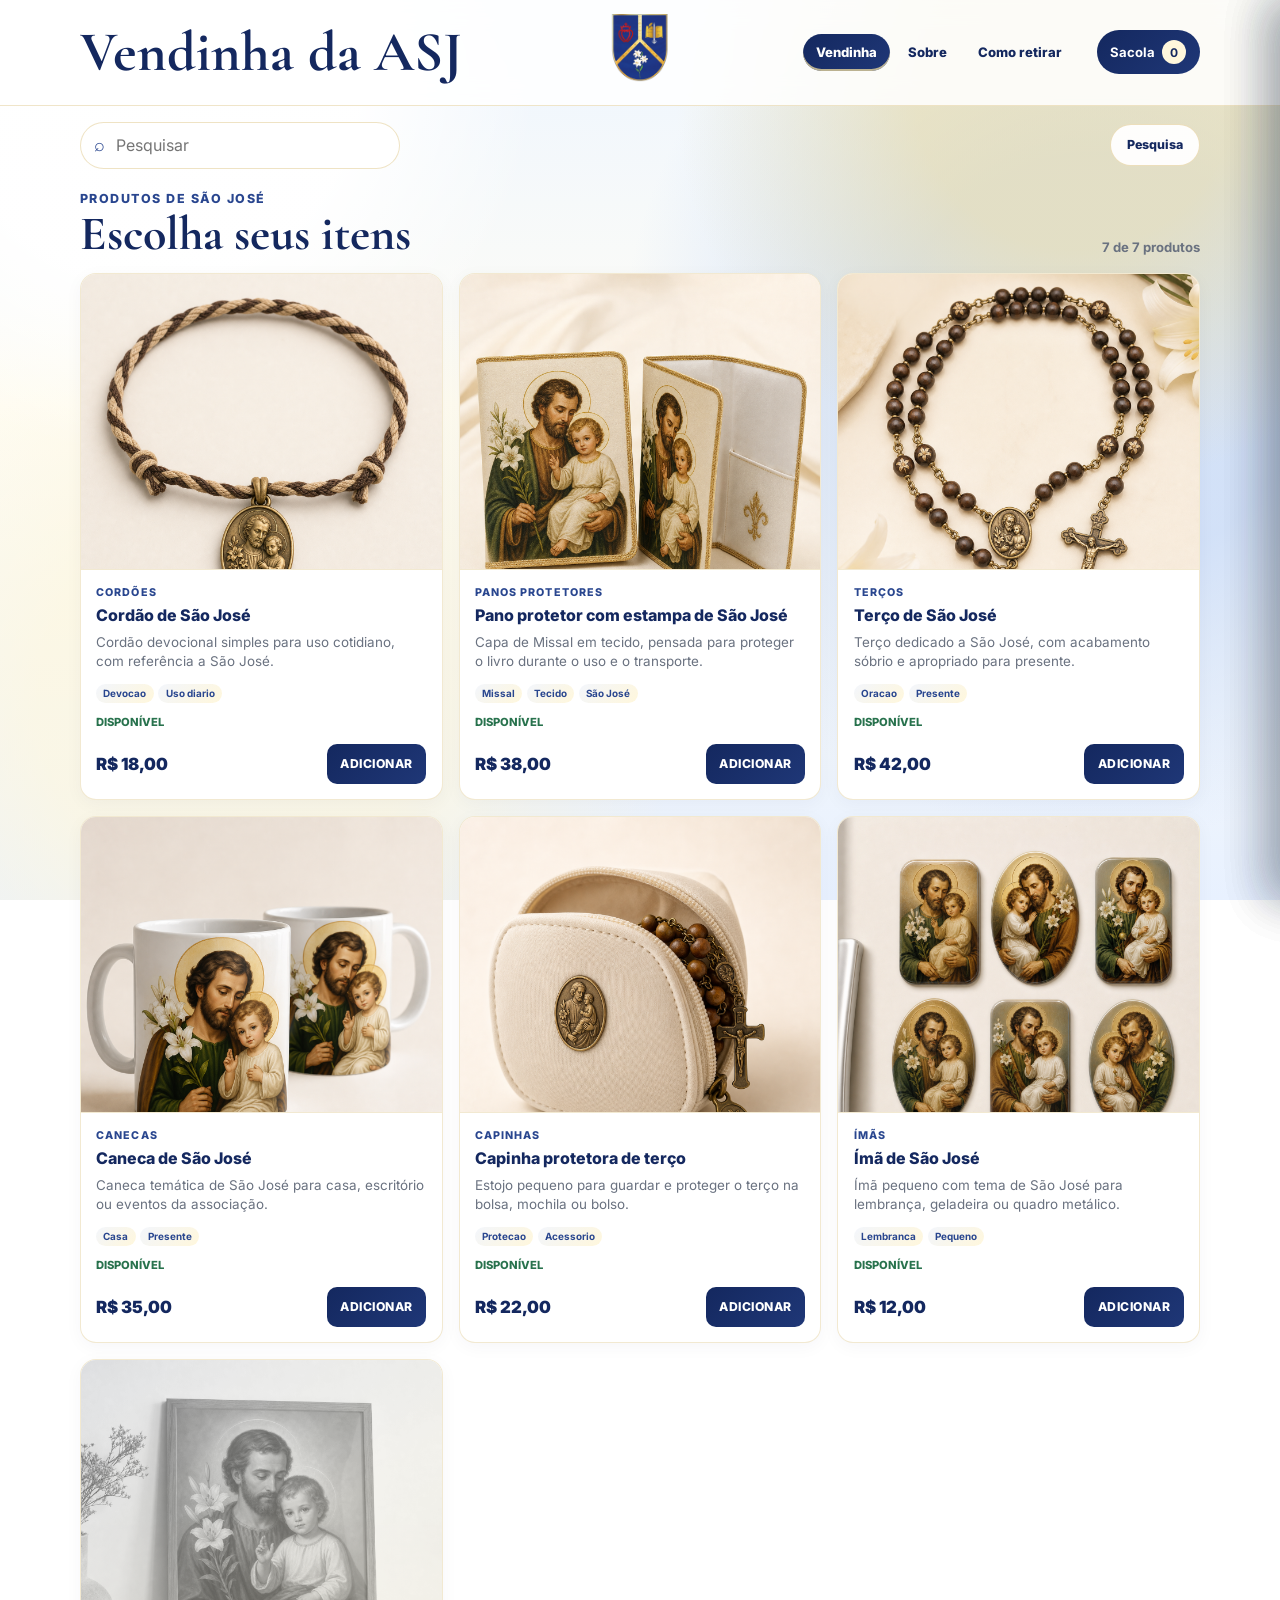
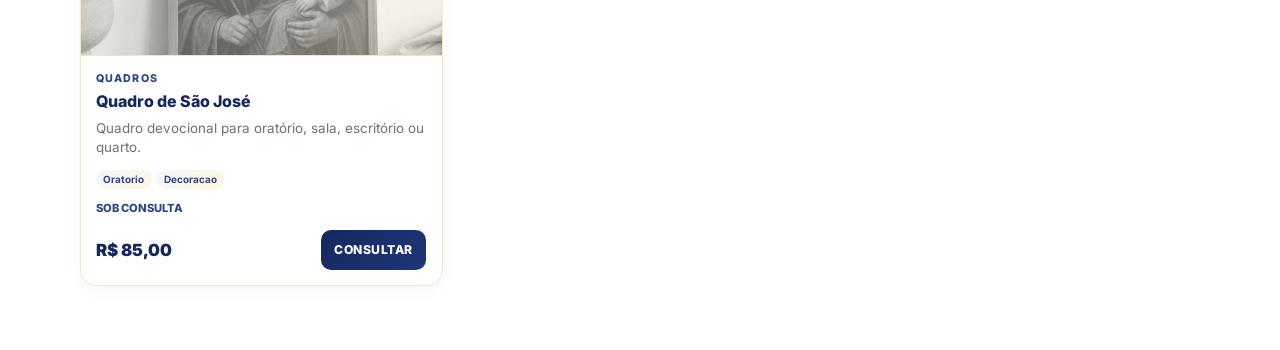
==== index.html @ 413a0b34 "Limpando repositorio: agora contem apenas os arquivos da vendinha" ====
<!doctype html>
<html lang="pt-BR">
<head>
  <meta charset="utf-8" />
  <meta name="viewport" content="width=device-width, initial-scale=1" />
  <title>Vendinha da ASJ</title>
  <meta name="description" content="Vendinha da ASJ: produtos devocionais de São José com pedido pelo WhatsApp." />
  <link rel="preconnect" href="https://fonts.googleapis.com">
  <link rel="preconnect" href="https://fonts.gstatic.com" crossorigin>
  <link href="https://fonts.googleapis.com/css2?family=Cormorant+Garamond:wght@600;700&family=Inter:wght@400;500;600;700&display=swap" rel="stylesheet">
  <link rel="stylesheet" href="assets/css/style.css?v=3" />
</head>
<body>
  <header class="app-header">
    <div class="shell header-inner">
      <div class="brand">
        <h1><span>Vendinha</span><span>da ASJ</span></h1>
        <img src="assets/escudo_sem_flamula.png" alt="Escudo da Associação São José">
      </div>

      <nav class="desktop-tabs" aria-label="Navegação principal">
        <a class="active" href="index.html">Vendinha</a>
        <a href="sobre.html">Sobre</a>
        <a href="como-retirar.html">Como retirar</a>
      </nav>

      <div class="header-actions">
        <button class="cart-button" id="open-cart" type="button" aria-label="Abrir carrinho">
          <span>Sacola</span>
          <strong id="cart-count">0</strong>
        </button>
        <button class="menu-button" id="open-menu" type="button" aria-label="Abrir menu"><span></span><span></span><span></span></button>
      </div>
    </div>
  </header>

  <div class="menu-backdrop" id="menu-backdrop" hidden></div>
  <aside class="menu-drawer" id="menu-drawer" aria-label="Menu" aria-hidden="true">
    <div class="menu-header">
      <strong>Vendinha da ASJ</strong>
      <button class="icon-button" id="close-menu" type="button" aria-label="Fechar menu">×</button>
    </div>
    <nav class="mobile-links" aria-label="Navegação mobile">
      <a class="active" href="index.html">Vendinha</a>
      <a href="sobre.html">Sobre a vendinha</a>
      <a href="como-retirar.html">Como retirar</a>
    </nav>
  </aside>

  <main class="shell">
    <section class="home-search" aria-label="Pesquisa da vendinha">
      <label class="quick-search" for="search-input">
        <span aria-hidden="true">⌕</span>
        <input id="search-input" type="search" placeholder="Pesquisar" autocomplete="off">
      </label>

      <button class="filter-button" id="open-filters" type="button">Pesquisa</button>
    </section>

    <section class="catalog" aria-live="polite">
      <div class="catalog-head">
        <div>
          <p>Produtos de São José</p>
          <h2>Escolha seus itens</h2>
        </div>
        <span id="results-meta"></span>
      </div>

      <div class="product-grid" id="product-grid"></div>
    </section>
  </main>

  <div class="filter-backdrop" id="filter-backdrop" hidden></div>
  <aside class="filter-drawer" id="filter-drawer" aria-label="Pesquisa avançada" aria-hidden="true">
    <div class="filter-header">
      <div>
        <p>Pesquisa</p>
        <h2>Encontrar produto</h2>
      </div>
      <button class="icon-button" id="close-filters" type="button" aria-label="Fechar pesquisa">×</button>
    </div>

    <div class="filter-content">
      <label>
        <span>Buscar</span>
        <input id="advanced-search-input" type="search" placeholder="Produto, categoria ou descrição" autocomplete="off">
      </label>

      <label>
        <span>Categoria</span>
        <select id="category-filter"></select>
      </label>

      <label>
        <span>Preço</span>
        <select id="price-filter">
          <option value="all">Todos</option>
          <option value="0-25">Até R$ 25</option>
          <option value="25-50">R$ 25 a R$ 50</option>
          <option value="50-100">R$ 50 a R$ 100</option>
          <option value="100-99999">Acima de R$ 100</option>
        </select>
      </label>

      <label>
        <span>Ordenar</span>
        <select id="sort-select">
          <option value="featured">Destaques</option>
          <option value="name-asc">Nome A-Z</option>
          <option value="price-asc">Menor preço</option>
          <option value="price-desc">Maior preço</option>
          <option value="available">Disponíveis</option>
        </select>
      </label>
    </div>

    <div class="filter-footer">
      <button class="clear-button" id="clear-filters" type="button">Limpar filtros</button>
      <button class="apply-button" id="apply-filters" type="button">Aplicar</button>
    </div>
  </aside>

  <div class="cart-backdrop" id="cart-backdrop" hidden></div>
  <aside class="cart-drawer" id="cart-drawer" aria-label="Carrinho" aria-hidden="true">
    <div class="cart-header">
      <div>
        <p>Pedido</p>
        <h2>Carrinho</h2>
      </div>
      <button class="icon-button" id="close-cart" type="button" aria-label="Fechar carrinho">×</button>
    </div>

    <div class="cart-items" id="cart-items"></div>

    <div class="cart-footer">
      <label for="order-note">Observação</label>
      <textarea id="order-note" rows="3" placeholder="Tamanho, cor, retirada, observações do pedido"></textarea>

      <div class="totals">
        <span>Total</span>
        <strong id="cart-total">R$ 0,00</strong>
      </div>

      <button class="checkout-button" id="checkout-whatsapp" type="button">Finalizar no WhatsApp</button>
    </div>
  </aside>

  <script src="assets/js/site.js"></script>
  <script src="assets/js/main.js"></script>
</body>
</html>
---- assets/css/style.css ----
:root {
  --blue-900: #14285f;
  --blue-800: #1f3777;
  --blue-700: #29468f;
  --blue-050: #f3f6fc;
  --gold-500: #c9a23e;
  --gold-200: #f0dd9c;
  --gold-080: #fff7dc;
  --line: #e4e8f0;
  --line-strong: #d3dae8;
  --text: #20242c;
  --muted: #6a7280;
  --white: #ffffff;
  --danger: #a01f1f;
  --success: #28724d;
  --shadow: 0 10px 28px rgba(21, 37, 82, .08);
}

* {
  box-sizing: border-box;
}

html,
body {
  margin: 0;
  min-height: 100%;
}

body {
  background:
    radial-gradient(circle at 12% 8%, rgba(255, 255, 255, .98) 0 13rem, transparent 24rem),
    radial-gradient(circle at 84% 10%, rgba(240, 221, 156, .55) 0 10rem, transparent 25rem),
    radial-gradient(circle at 18% 78%, rgba(255, 247, 220, .68) 0 12rem, transparent 28rem),
    radial-gradient(circle at 86% 40%, rgba(198, 217, 248, .76) 0 13rem, transparent 30rem),
    linear-gradient(180deg, #edf5ff 0%, #fffdf5 45%, #e8f1ff 100%);
  background-attachment: fixed;
  color: var(--text);
  font-family: "Inter", system-ui, -apple-system, "Segoe UI", Arial, sans-serif;
  line-height: 1.45;
  overflow-x: hidden;
}

button,
input,
select,
textarea {
  font: inherit;
  min-width: 0;
}

button {
  cursor: pointer;
}

button:disabled {
  cursor: not-allowed;
}

.shell {
  width: min(1120px, calc(100% - 28px));
  margin: 0 auto;
}

.app-header {
  position: sticky;
  top: 0;
  z-index: 20;
  background: rgba(255, 255, 255, .86);
  border-bottom: 1px solid rgba(201, 162, 62, .28);
  backdrop-filter: blur(12px);
}

.header-inner {
  position: relative;
  display: grid;
  grid-template-columns: minmax(0, 1fr) auto minmax(0, 1fr);
  align-items: center;
  gap: 1rem;
  min-height: 88px;
  padding: .9rem 0;
}

.brand {
  display: contents;
  align-items: center;
  gap: 1rem;
  min-width: 0;
}

.brand-link {
  color: inherit;
  text-decoration: none;
}

.brand h1 {
  grid-column: 1;
  grid-row: 1;
  margin: 0;
  color: var(--blue-900);
  font-family: "Cormorant Garamond", Georgia, serif;
  font-size: clamp(2.35rem, 4.4vw, 3.75rem);
  font-weight: 700;
  line-height: .9;
  white-space: nowrap;
}

.brand h1 span + span {
  margin-left: .24em;
}

.brand img {
  grid-column: 2;
  grid-row: 1;
  justify-self: center;
  width: clamp(58px, 8vw, 76px);
  height: clamp(58px, 8vw, 76px);
  object-fit: contain;
  flex: 0 0 auto;
}

.cart-button {
  position: relative;
  display: inline-flex;
  align-items: center;
  justify-content: center;
  gap: .45rem;
  min-height: 44px;
  padding: .6rem .85rem;
  background: linear-gradient(135deg, var(--blue-900), var(--blue-800));
  border: 0;
  border-radius: 999px;
  color: #fff;
  font-size: .82rem;
  font-weight: 700;
}

.cart-button strong {
  display: grid;
  place-items: center;
  min-width: 24px;
  height: 24px;
  padding: 0 .35rem;
  background: var(--gold-080);
  border-radius: 999px;
  color: var(--blue-900);
  font-size: .75rem;
}

.header-actions {
  grid-column: 3;
  grid-row: 1;
  justify-self: end;
  display: flex;
  align-items: center;
  gap: .55rem;
}

.desktop-tabs {
  grid-column: 3;
  grid-row: 1;
  justify-self: end;
  display: flex;
  align-items: center;
  gap: .35rem;
  margin-right: 7.8rem;
}

.desktop-tabs a {
  border-radius: 999px;
  color: var(--blue-900);
  padding: .55rem .8rem;
  font-size: .82rem;
  font-weight: 800;
  text-decoration: none;
}

.desktop-tabs a:hover,
.desktop-tabs a.active {
  background: linear-gradient(135deg, var(--blue-900), var(--blue-800));
  color: #fff;
  box-shadow: inset 0 -2px 0 rgba(240, 221, 156, .75);
}

.page-cart-link {
  text-decoration: none;
}

.menu-button {
  display: none;
  width: 44px;
  height: 44px;
  align-items: center;
  justify-content: center;
  gap: 3px;
  background: rgba(255, 255, 255, .92);
  border: 1px solid var(--line-strong);
  border-radius: 999px;
}

.menu-button span {
  width: 3px;
  height: 20px;
  background: var(--blue-900);
  border-radius: 99px;
}

.home-search {
  display: flex;
  align-items: center;
  justify-content: space-between;
  gap: .75rem;
  margin: 1rem 0 1.35rem;
  min-width: 0;
}

.quick-search {
  position: relative;
  width: min(100%, 320px);
  min-width: 0;
}

.quick-search span {
  position: absolute;
  left: .85rem;
  top: 50%;
  color: var(--blue-700);
  font-size: 1.1rem;
  transform: translateY(-50%);
  z-index: 1;
}

.quick-search input {
  min-height: 42px;
  padding-left: 2.2rem;
  border-radius: 999px;
  background: rgba(255, 255, 255, .94);
  border-color: rgba(201, 162, 62, .3);
}

.filter-button {
  min-height: 42px;
  background: rgba(255, 255, 255, .94);
  border: 1px solid rgba(201, 162, 62, .34);
  border-radius: 999px;
  color: var(--blue-900);
  padding: .58rem 1rem;
  font-size: .78rem;
  font-weight: 800;
}

.filter-content label {
  display: grid;
  gap: .4rem;
}

.filter-content span,
.cart-footer label {
  color: var(--blue-900);
  font-size: .68rem;
  font-weight: 800;
  letter-spacing: .12em;
  text-transform: uppercase;
}

input,
select,
textarea {
  width: 100%;
  min-height: 44px;
  background: #fff;
  border: 1px solid var(--line-strong);
  border-radius: 10px;
  color: var(--text);
  outline: none;
  padding: .68rem .75rem;
}

input:focus,
select:focus,
textarea:focus {
  border-color: var(--blue-700);
  box-shadow: 0 0 0 3px rgba(41, 70, 143, .13);
}

.clear-button {
  min-height: 42px;
  background: var(--blue-050);
  border: 1px solid var(--line-strong);
  border-radius: 10px;
  color: var(--blue-900);
  font-size: .78rem;
  font-weight: 800;
  letter-spacing: .08em;
  text-transform: uppercase;
}

.apply-button {
  min-height: 42px;
  background: linear-gradient(135deg, var(--blue-900), var(--blue-800));
  border: 0;
  border-radius: 10px;
  color: #fff;
  font-size: .78rem;
  font-weight: 800;
  letter-spacing: .08em;
  text-transform: uppercase;
}

.catalog {
  padding-bottom: 4rem;
}

.catalog-head {
  display: flex;
  align-items: end;
  justify-content: space-between;
  gap: 1rem;
  margin-bottom: 1rem;
}

.catalog-head p {
  margin: 0 0 .15rem;
  color: var(--blue-700);
  font-size: .78rem;
  font-weight: 800;
  letter-spacing: .12em;
  text-transform: uppercase;
}

.catalog-head h2 {
  margin: 0;
  color: var(--blue-900);
  font-family: "Cormorant Garamond", Georgia, serif;
  font-size: clamp(1.9rem, 7vw, 3rem);
  line-height: .96;
}

.catalog-head span {
  color: var(--muted);
  font-size: .82rem;
  font-weight: 700;
  white-space: nowrap;
}

.product-grid {
  display: grid;
  grid-template-columns: repeat(3, minmax(0, 1fr));
  gap: 1rem;
}

.product-card {
  display: flex;
  flex-direction: column;
  min-width: 0;
  overflow: hidden;
  background: var(--white);
  border: 1px solid rgba(201, 162, 62, .24);
  border-radius: 16px;
  box-shadow: 0 4px 18px rgba(21, 37, 82, .04);
}

.product-media {
  display: grid;
  place-items: center;
  aspect-ratio: 1 / .82;
  background: linear-gradient(145deg, #f6f9ff, #fff8df);
  border-bottom: 1px solid rgba(201, 162, 62, .24);
  overflow: hidden;
}

.product-media img {
  display: block;
  width: 100%;
  height: 100%;
  object-fit: cover;
}

.product-card.unavailable .product-media img {
  filter: grayscale(1);
  opacity: .65;
}

.product-body {
  display: flex;
  flex: 1;
  flex-direction: column;
  min-width: 0;
  padding: .95rem;
}

.product-category {
  margin: 0 0 .35rem;
  color: var(--blue-700);
  font-size: .67rem;
  font-weight: 800;
  letter-spacing: .1em;
  text-transform: uppercase;
}

.product-title {
  margin: 0;
  color: var(--blue-900);
  font-family: "Inter", system-ui, sans-serif;
  font-size: 1rem;
  font-weight: 800;
  line-height: 1.22;
  overflow-wrap: anywhere;
}

.product-description {
  margin: .45rem 0 .75rem;
  color: var(--muted);
  font-size: .84rem;
}

.product-tags {
  display: flex;
  flex-wrap: wrap;
  gap: .3rem;
  margin-bottom: .7rem;
}

.tag {
  padding: .15rem .45rem;
  background: linear-gradient(135deg, var(--blue-050), var(--gold-080));
  border-radius: 999px;
  color: var(--blue-700);
  font-size: .62rem;
  font-weight: 700;
}

.status {
  width: fit-content;
  margin-bottom: .85rem;
  color: var(--muted);
  font-size: .7rem;
  font-weight: 800;
  text-transform: uppercase;
}

.status.available {
  color: var(--success);
}

.status.soldout {
  color: var(--danger);
}

.status.consult {
  color: var(--blue-700);
}

.product-footer {
  display: flex;
  align-items: center;
  justify-content: space-between;
  gap: .65rem;
  margin-top: auto;
}

.price {
  color: var(--blue-900);
  font-size: 1.05rem;
  font-weight: 900;
}

.add-button,
.checkout-button {
  min-height: 40px;
  background: linear-gradient(135deg, var(--blue-900), var(--blue-800));
  border: 0;
  border-radius: 10px;
  color: #fff;
  padding: .58rem .85rem;
  font-size: .76rem;
  font-weight: 800;
  letter-spacing: .04em;
  text-transform: uppercase;
}

.add-button:hover,
.checkout-button:hover {
  background: linear-gradient(135deg, var(--blue-800), var(--blue-700));
}

.add-button:disabled {
  background: #9aa3b2;
}

.empty-state {
  grid-column: 1 / -1;
  padding: 2rem 1rem;
  background: var(--white);
  border: 1px solid var(--line);
  border-radius: 14px;
  color: var(--muted);
  text-align: center;
}

.menu-backdrop,
.filter-backdrop,
.cart-backdrop {
  position: fixed;
  inset: 0;
  z-index: 30;
  background: rgba(18, 28, 52, .38);
}

.menu-drawer,
.filter-drawer,
.cart-drawer {
  position: fixed;
  inset: 0 0 0 auto;
  z-index: 40;
  display: flex;
  flex-direction: column;
  width: min(420px, 100%);
  height: 100vh;
  background: #fff;
  box-shadow: -20px 0 44px rgba(18, 28, 52, .16);
  transform: translateX(102%);
  transition: transform .22s ease;
}

.menu-drawer.open,
.filter-drawer.open,
.cart-drawer.open {
  transform: translateX(0);
}

.menu-header,
.filter-header,
.cart-header {
  display: flex;
  align-items: center;
  justify-content: space-between;
  gap: 1rem;
  padding: 1rem;
  border-bottom: 1px solid var(--line);
}

.menu-header strong {
  color: var(--blue-900);
  font-family: "Cormorant Garamond", Georgia, serif;
  font-size: 1.45rem;
}

.filter-header p,
.cart-header p {
  margin: 0;
  color: var(--blue-700);
  font-size: .7rem;
  font-weight: 800;
  letter-spacing: .12em;
  text-transform: uppercase;
}

.filter-header h2,
.cart-header h2 {
  margin: .1rem 0 0;
  color: var(--blue-900);
  font-family: "Cormorant Garamond", Georgia, serif;
  font-size: 2rem;
  line-height: 1;
}

.filter-content {
  display: grid;
  gap: .9rem;
  flex: 1;
  overflow: auto;
  padding: 1rem;
}

.filter-footer {
  display: grid;
  grid-template-columns: 1fr 1fr;
  gap: .75rem;
  padding: 1rem;
  background: #f8fafd;
  border-top: 1px solid var(--line);
}

.mobile-links {
  display: grid;
  gap: .55rem;
  padding: 1rem;
}

.mobile-links a {
  background: var(--blue-050);
  border: 1px solid var(--line);
  border-radius: 14px;
  color: var(--blue-900);
  padding: .85rem 1rem;
  font-weight: 800;
  text-decoration: none;
}

.mobile-links a.active {
  background: var(--blue-900);
  color: #fff;
}

.page-content {
  padding: 2rem 0 4rem;
}

.info-panel {
  max-width: 780px;
  margin: 0 auto;
  background: linear-gradient(180deg, rgba(255, 255, 255, .94), rgba(255, 253, 246, .92));
  border: 1px solid rgba(201, 162, 62, .24);
  border-radius: 22px;
  box-shadow: var(--shadow);
  padding: clamp(1.25rem, 4vw, 2.4rem);
}

.page-kicker {
  margin: 0 0 .45rem;
  color: var(--blue-700);
  font-size: .78rem;
  font-weight: 900;
  letter-spacing: .12em;
  text-transform: uppercase;
}

.info-panel h2 {
  margin: 0 0 1rem;
  color: var(--blue-900);
  font-family: "Cormorant Garamond", Georgia, serif;
  font-size: clamp(2rem, 7vw, 3.2rem);
  line-height: .96;
}

.info-panel p {
  margin: 0 0 1rem;
  color: var(--text);
  font-size: 1rem;
}

.info-panel p:last-child {
  margin-bottom: 0;
}

.icon-button {
  width: 40px;
  height: 40px;
  background: var(--blue-050);
  border: 1px solid var(--line);
  border-radius: 50%;
  color: var(--blue-900);
  font-size: 1.2rem;
}

.cart-items {
  flex: 1;
  overflow: auto;
  padding: .35rem 1rem;
}

.cart-item {
  display: grid;
  grid-template-columns: 1fr auto;
  gap: .8rem;
  padding: 1rem 0;
  border-bottom: 1px solid var(--line);
}

.cart-item h3 {
  margin: 0;
  color: var(--blue-900);
  font-family: "Inter", system-ui, sans-serif;
  font-size: .95rem;
}

.cart-item p {
  margin: .25rem 0;
  color: var(--muted);
  font-size: .82rem;
}

.cart-actions {
  display: flex;
  align-items: center;
  gap: .35rem;
}

.qty-button {
  width: 32px;
  height: 32px;
  background: var(--blue-050);
  border: 1px solid var(--line);
  border-radius: 50%;
  color: var(--blue-900);
  font-weight: 900;
}

.remove-button {
  background: transparent;
  border: 0;
  color: var(--danger);
  padding: .25rem 0;
  font-size: .72rem;
  font-weight: 800;
  text-transform: uppercase;
}

.cart-footer {
  padding: 1rem;
  background: #f8fafd;
  border-top: 1px solid var(--line);
}

.cart-footer textarea {
  min-height: 82px;
  margin-top: .35rem;
  resize: vertical;
}

.totals {
  display: flex;
  align-items: center;
  justify-content: space-between;
  gap: 1rem;
  margin: 1rem 0;
  color: var(--blue-900);
  font-size: 1.1rem;
}

.totals strong {
  font-size: 1.25rem;
}

.checkout-button {
  width: 100%;
  min-height: 46px;
}

@media (max-width: 900px) {
  .desktop-tabs {
    display: none;
    margin-right: 0;
  }

  .menu-button {
    display: inline-flex;
  }

  .product-grid {
    grid-template-columns: repeat(2, minmax(0, 1fr));
  }
}

@media (max-width: 620px) {
  .shell {
    width: min(100% - 20px, 1120px);
  }

  .header-inner {
    display: grid;
    grid-template-columns: minmax(0, 1fr) 58px 44px;
    align-items: center;
    gap: .65rem;
    min-height: 0;
  }

  .brand {
    display: contents;
  }

  .brand h1 {
    grid-column: 1;
    grid-row: 1;
    font-size: clamp(2.25rem, 9vw, 2.65rem);
    line-height: .82;
    white-space: normal;
  }

  .brand h1 span {
    display: block;
  }

  .brand h1 span + span {
    margin-left: 0;
  }

  .brand img {
    position: absolute;
    left: 50%;
    grid-column: auto;
    grid-row: auto;
    width: 58px;
    height: 58px;
    transform: translateX(-50%);
  }

  .header-actions {
    position: absolute;
    top: 50%;
    right: 0;
    grid-column: auto;
    grid-row: auto;
    width: auto;
    justify-content: flex-end;
    transform: translateY(-50%);
  }

  .cart-button {
    display: none;
  }

  .menu-button {
    position: fixed;
    top: 22px;
    right: 10px;
    z-index: 80;
    display: inline-flex !important;
    background: var(--blue-900);
    border-color: rgba(240, 221, 156, .65);
  }

  .menu-button span {
    background: #fff;
  }

  .cart-button span {
    display: none;
  }

  .home-search {
    display: grid;
    grid-template-columns: 1fr;
    margin-top: .75rem;
  }

  .quick-search {
    flex: 1 1 0;
    width: auto;
  }

  .filter-button {
    width: 100%;
    padding: .58rem .85rem;
    white-space: nowrap;
    flex: 0 0 auto;
  }

  .catalog-head {
    align-items: start;
    flex-direction: column;
    gap: .35rem;
  }

  .product-grid {
    grid-template-columns: 1fr;
    gap: .85rem;
  }

  .product-card {
    display: flex;
    min-height: 0;
  }

  .product-media {
    aspect-ratio: 16 / 9;
    min-height: 0;
    border-right: 0;
    border-bottom: 1px solid var(--line);
  }

  .product-media img {
    padding: .55rem;
  }

  .product-body {
    padding: .8rem;
  }

  .product-description {
    font-size: .8rem;
  }

  .product-tags {
    display: flex;
  }

  .status {
    margin-bottom: .7rem;
  }

  .product-footer {
    align-items: stretch;
    flex-direction: column;
    gap: .45rem;
  }

  .add-button {
    width: 100%;
    min-height: 36px;
    padding: .5rem .65rem;
  }
}
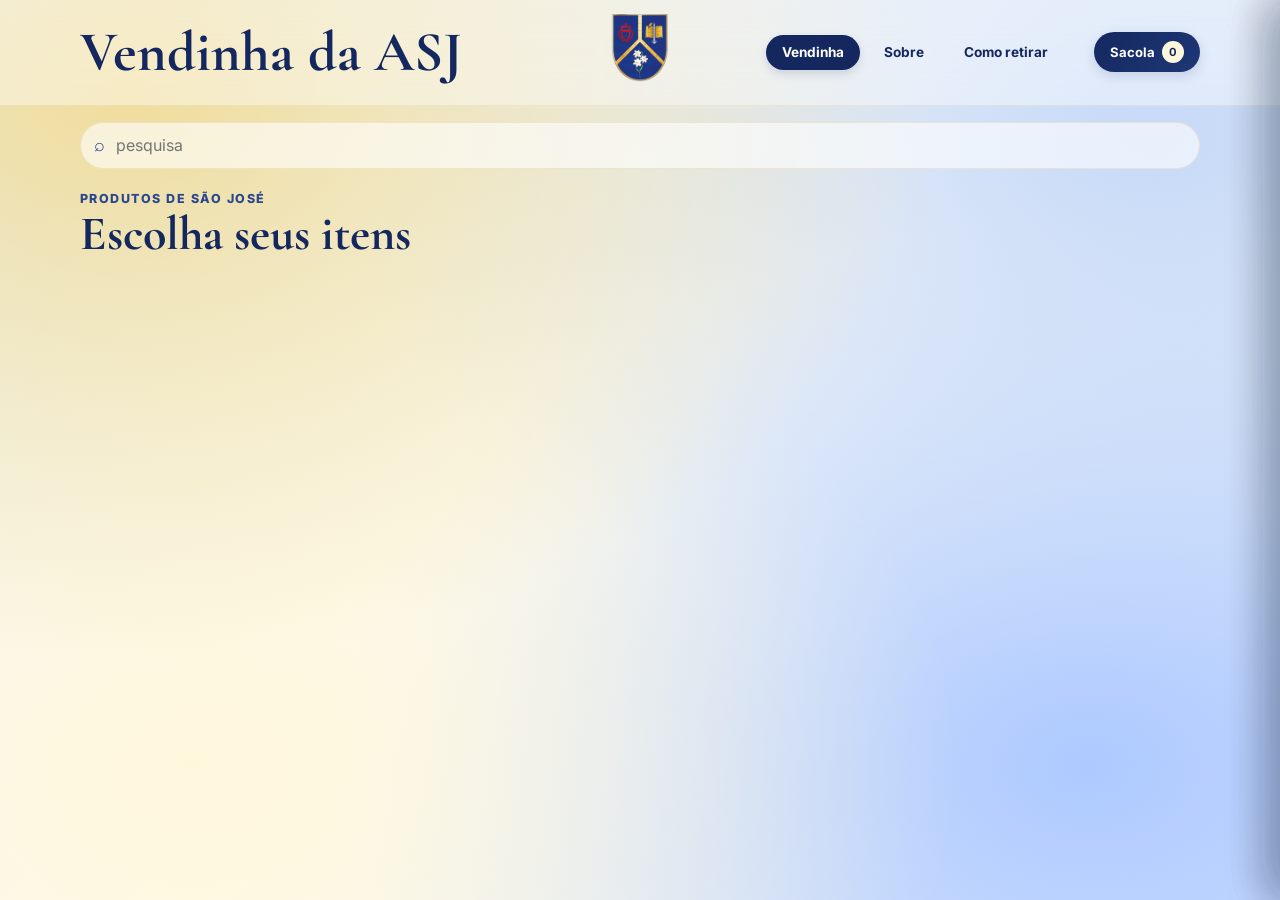
==== commit 5595a7c0: "UX: Movendo botao de pesquisa para o menu e atualizando placeholders" ====
--- a/index.html
+++ b/index.html
@@ -44,6 +44,7 @@
       <a class="active" href="index.html">Vendinha</a>
       <a href="sobre.html">Sobre a vendinha</a>
       <a href="como-retirar.html">Como retirar</a>
+      <button class="menu-filter-button" id="open-filters-menu" type="button">Pesquisar</button>
     </nav>
   </aside>
 
@@ -51,10 +52,8 @@
     <section class="home-search" aria-label="Pesquisa da vendinha">
       <label class="quick-search" for="search-input">
         <span aria-hidden="true">⌕</span>
-        <input id="search-input" type="search" placeholder="Pesquisar" autocomplete="off">
+        <input id="search-input" type="search" placeholder="pesquisa" autocomplete="off">
       </label>
-
-      <button class="filter-button" id="open-filters" type="button">Pesquisa</button>
     </section>
 
     <section class="catalog" aria-live="polite">
--- a/assets/css/style.css
+++ b/assets/css/style.css
@@ -20,24 +20,25 @@
   box-sizing: border-box;
 }
 
-html,
+html {
+  min-height: 100%;
+  background: 
+    radial-gradient(at 10% 10%, #f0dd9c 0%, transparent 50%),
+    radial-gradient(at 90% 15%, #c6d9f8 0%, transparent 50%),
+    radial-gradient(at 15% 85%, #fff7dc 0%, transparent 50%),
+    radial-gradient(at 85% 85%, #adc9ff 0%, transparent 50%),
+    linear-gradient(135deg, #e6f0ff 0%, #fffdf5 50%, #d9e8ff 100%);
+  background-attachment: fixed;
+}
+
 body {
   margin: 0;
-  min-height: 100%;
-}
-
-body {
-  background:
-    radial-gradient(circle at 12% 8%, rgba(255, 255, 255, .98) 0 13rem, transparent 24rem),
-    radial-gradient(circle at 84% 10%, rgba(240, 221, 156, .55) 0 10rem, transparent 25rem),
-    radial-gradient(circle at 18% 78%, rgba(255, 247, 220, .68) 0 12rem, transparent 28rem),
-    radial-gradient(circle at 86% 40%, rgba(198, 217, 248, .76) 0 13rem, transparent 30rem),
-    linear-gradient(180deg, #edf5ff 0%, #fffdf5 45%, #e8f1ff 100%);
-  background-attachment: fixed;
+  min-height: 100vh;
   color: var(--text);
   font-family: "Inter", system-ui, -apple-system, "Segoe UI", Arial, sans-serif;
   line-height: 1.45;
   overflow-x: hidden;
+  background: transparent;
 }
 
 button,
@@ -65,9 +66,9 @@
   position: sticky;
   top: 0;
   z-index: 20;
-  background: rgba(255, 255, 255, .86);
-  border-bottom: 1px solid rgba(201, 162, 62, .28);
-  backdrop-filter: blur(12px);
+  background: rgba(255, 255, 255, 0.4);
+  border-bottom: 1px solid rgba(201, 162, 62, .15);
+  backdrop-filter: blur(20px);
 }
 
 .header-inner {
@@ -124,26 +125,33 @@
   align-items: center;
   justify-content: center;
   gap: .45rem;
-  min-height: 44px;
-  padding: .6rem .85rem;
+  min-height: 40px;
+  padding: .5rem 1rem;
   background: linear-gradient(135deg, var(--blue-900), var(--blue-800));
-  border: 0;
+  border: none;
   border-radius: 999px;
   color: #fff;
   font-size: .82rem;
   font-weight: 700;
+  box-shadow: 0 4px 12px rgba(20, 40, 95, 0.15);
+  transition: transform 0.2s ease, box-shadow 0.2s ease;
+}
+
+.cart-button:hover {
+  transform: translateY(-1px);
+  box-shadow: 0 6px 15px rgba(20, 40, 95, 0.2);
 }
 
 .cart-button strong {
   display: grid;
   place-items: center;
-  min-width: 24px;
-  height: 24px;
+  min-width: 22px;
+  height: 22px;
   padding: 0 .35rem;
   background: var(--gold-080);
   border-radius: 999px;
   color: var(--blue-900);
-  font-size: .75rem;
+  font-size: .7rem;
 }
 
 .header-actions {
@@ -152,7 +160,7 @@
   justify-self: end;
   display: flex;
   align-items: center;
-  gap: .55rem;
+  gap: .75rem;
 }
 
 .desktop-tabs {
@@ -161,45 +169,54 @@
   justify-self: end;
   display: flex;
   align-items: center;
-  gap: .35rem;
-  margin-right: 7.8rem;
+  gap: .5rem;
+  margin-right: 8.5rem;
 }
 
 .desktop-tabs a {
   border-radius: 999px;
   color: var(--blue-900);
-  padding: .55rem .8rem;
-  font-size: .82rem;
-  font-weight: 800;
+  padding: .5rem 1rem;
+  font-size: .85rem;
+  font-weight: 700;
   text-decoration: none;
-}
-
-.desktop-tabs a:hover,
+  transition: all 0.2s ease;
+}
+
+.desktop-tabs a:hover {
+  background: rgba(20, 40, 95, 0.05);
+}
+
 .desktop-tabs a.active {
-  background: linear-gradient(135deg, var(--blue-900), var(--blue-800));
+  background: var(--blue-900);
   color: #fff;
-  box-shadow: inset 0 -2px 0 rgba(240, 221, 156, .75);
-}
-
-.page-cart-link {
-  text-decoration: none;
+  box-shadow: 0 4px 10px rgba(20, 40, 95, 0.15);
 }
 
 .menu-button {
   display: none;
-  width: 44px;
-  height: 44px;
+  width: 42px;
+  height: 42px;
+  flex-direction: column;
   align-items: center;
   justify-content: center;
-  gap: 3px;
-  background: rgba(255, 255, 255, .92);
-  border: 1px solid var(--line-strong);
-  border-radius: 999px;
+  gap: 4px;
+  background: rgba(255, 255, 255, 0.7);
+  border: none;
+  border-radius: 50%;
+  backdrop-filter: blur(8px);
+  box-shadow: 0 2px 8px rgba(0, 0, 0, 0.05);
+  transition: all 0.2s ease;
+}
+
+.menu-button:hover {
+  background: rgba(255, 255, 255, 0.9);
+  transform: scale(1.05);
 }
 
 .menu-button span {
-  width: 3px;
-  height: 20px;
+  width: 20px;
+  height: 2px;
   background: var(--blue-900);
   border-radius: 99px;
 }
@@ -215,8 +232,27 @@
 
 .quick-search {
   position: relative;
-  width: min(100%, 320px);
+  width: 100%;
   min-width: 0;
+}
+
+.menu-filter-button {
+  width: 100%;
+  min-height: 48px;
+  margin-top: 0.5rem;
+  background: var(--blue-050);
+  border: 1px solid var(--line);
+  border-radius: 14px;
+  color: var(--blue-900);
+  font-size: 1rem;
+  font-weight: 800;
+  cursor: pointer;
+  text-align: left;
+  padding: .85rem 1rem;
+}
+
+.menu-filter-button:hover {
+  background: var(--line);
 }
 
 .quick-search span {
@@ -233,14 +269,14 @@
   min-height: 42px;
   padding-left: 2.2rem;
   border-radius: 999px;
-  background: rgba(255, 255, 255, .94);
-  border-color: rgba(201, 162, 62, .3);
+  background: rgba(255, 255, 255, .6);
+  border: 1px solid rgba(201, 162, 62, .2);
 }
 
 .filter-button {
   min-height: 42px;
-  background: rgba(255, 255, 255, .94);
-  border: 1px solid rgba(201, 162, 62, .34);
+  background: rgba(255, 255, 255, .6);
+  border: 1px solid rgba(201, 162, 62, .2);
   border-radius: 999px;
   color: var(--blue-900);
   padding: .58rem 1rem;
@@ -464,8 +500,7 @@
   font-weight: 900;
 }
 
-.add-button,
-.checkout-button {
+.add-button {
   min-height: 40px;
   background: linear-gradient(135deg, var(--blue-900), var(--blue-800));
   border: 0;
@@ -476,11 +511,43 @@
   font-weight: 800;
   letter-spacing: .04em;
   text-transform: uppercase;
-}
-
-.add-button:hover,
+  transition: all 0.2s ease;
+}
+
+.add-button:hover {
+  background: linear-gradient(135deg, var(--blue-800), var(--blue-700));
+  transform: translateY(-1px);
+}
+
+.checkout-button {
+  display: flex;
+  align-items: center;
+  justify-content: center;
+  gap: 0.6rem;
+  min-height: 46px;
+  background: linear-gradient(135deg, #25d366, #128c7e);
+  border: 0;
+  border-radius: 10px;
+  color: #fff;
+  padding: .58rem .85rem;
+  font-size: .85rem;
+  font-weight: 800;
+  letter-spacing: .04em;
+  text-transform: uppercase;
+  transition: all 0.2s ease;
+}
+
+.checkout-button::before {
+  content: "";
+  width: 18px;
+  height: 18px;
+  background-image: url("data:image/svg+xml,%3Csvg xmlns='http://www.w3.org/2000/svg' viewBox='0 0 448 512'%3E%3Cpath fill='%23ffffff' d='M380.9 97.1C339 55.1 283.2 32 223.9 32c-122.4 0-222 99.6-222 222 0 39.1 10.2 77.3 29.6 111L0 480l117.7-30.9c32.4 17.7 68.9 27 106.1 27h.1c122.3 0 224.1-99.6 224.1-222 0-59.3-25.2-115-67.1-157zm-157 341.6c-33.2 0-65.7-8.9-94-25.7l-6.7-4-69.8 18.3L72 359.2l-4.4-7c-18.5-29.4-28.2-63.3-28.2-98.2 0-101.7 82.8-184.5 184.6-184.5 49.3 0 95.6 19.2 130.4 54.1 34.8 34.9 56.2 81.2 56.1 130.5 0 101.8-84.9 184.6-186.6 184.6zm101.2-138.2c-5.5-2.8-32.8-16.2-37.9-18-5.1-1.9-8.8-2.8-12.5 2.8-3.7 5.6-14.3 18-17.6 21.8-3.2 3.7-6.5 4.2-12 1.4-5.5-2.8-23.4-8.6-44.6-27.6-16.5-14.7-27.6-32.8-30.8-38.4-3.2-5.6-.3-8.6 2.5-11.4 2.5-2.5 5.5-6.5 8.3-9.7 2.8-3.2 3.7-5.5 5.5-9.2 1.9-3.7.9-6.9-.5-9.7-1.4-2.8-12.5-30.1-17.1-41.2-4.5-10.8-9.1-9.3-12.5-9.5-3.2-.2-6.9-.2-10.6-.2-3.7 0-9.7 1.4-14.8 6.9-5.1 5.6-19.4 19-19.4 46.3 0 27.3 19.9 53.7 22.6 57.4 2.8 3.7 39.1 59.7 94.8 83.8 13.2 5.8 23.5 9.2 31.5 11.8 13.3 4.2 25.4 3.6 34.9 2.2 10.6-1.5 32.8-13.4 37.4-26.4 4.6-13 4.6-24.1 3.2-26.4-1.3-2.5-5-3.9-10.5-6.6z'/%3E%3C/svg%3E");
+  background-repeat: no-repeat;
+  background-size: contain;
+}
+
 .checkout-button:hover {
-  background: linear-gradient(135deg, var(--blue-800), var(--blue-700));
+  background: linear-gradient(135deg, #128c7e, #075e54);
 }
 
 .add-button:disabled {
@@ -732,11 +799,6 @@
   font-size: 1.25rem;
 }
 
-.checkout-button {
-  width: 100%;
-  min-height: 46px;
-}
-
 @media (max-width: 900px) {
   .desktop-tabs {
     display: none;
@@ -786,42 +848,43 @@
   }
 
   .brand img {
-    position: absolute;
-    left: 50%;
-    grid-column: auto;
-    grid-row: auto;
-    width: 58px;
-    height: 58px;
-    transform: translateX(-50%);
+    position: static;
+    transform: none;
+    width: 54px;
+    height: 54px;
   }
 
   .header-actions {
-    position: absolute;
-    top: 50%;
-    right: 0;
-    grid-column: auto;
-    grid-row: auto;
-    width: auto;
-    justify-content: flex-end;
-    transform: translateY(-50%);
+    position: static;
+    grid-column: 3;
+    grid-row: 1;
+    transform: none;
+    display: flex;
+    align-items: center;
+    gap: .5rem;
   }
 
   .cart-button {
-    display: none;
+    display: flex;
+    padding: .5rem;
+    min-width: 44px;
   }
 
   .menu-button {
-    position: fixed;
-    top: 22px;
-    right: 10px;
-    z-index: 80;
+    position: static;
+    z-index: auto;
     display: inline-flex !important;
+    width: 48px;
+    height: 48px;
     background: var(--blue-900);
-    border-color: rgba(240, 221, 156, .65);
+    border: none;
+    box-shadow: 0 4px 10px rgba(20, 40, 95, 0.2);
   }
 
   .menu-button span {
     background: #fff;
+    width: 24px;
+    height: 3px;
   }
 
   .cart-button span {
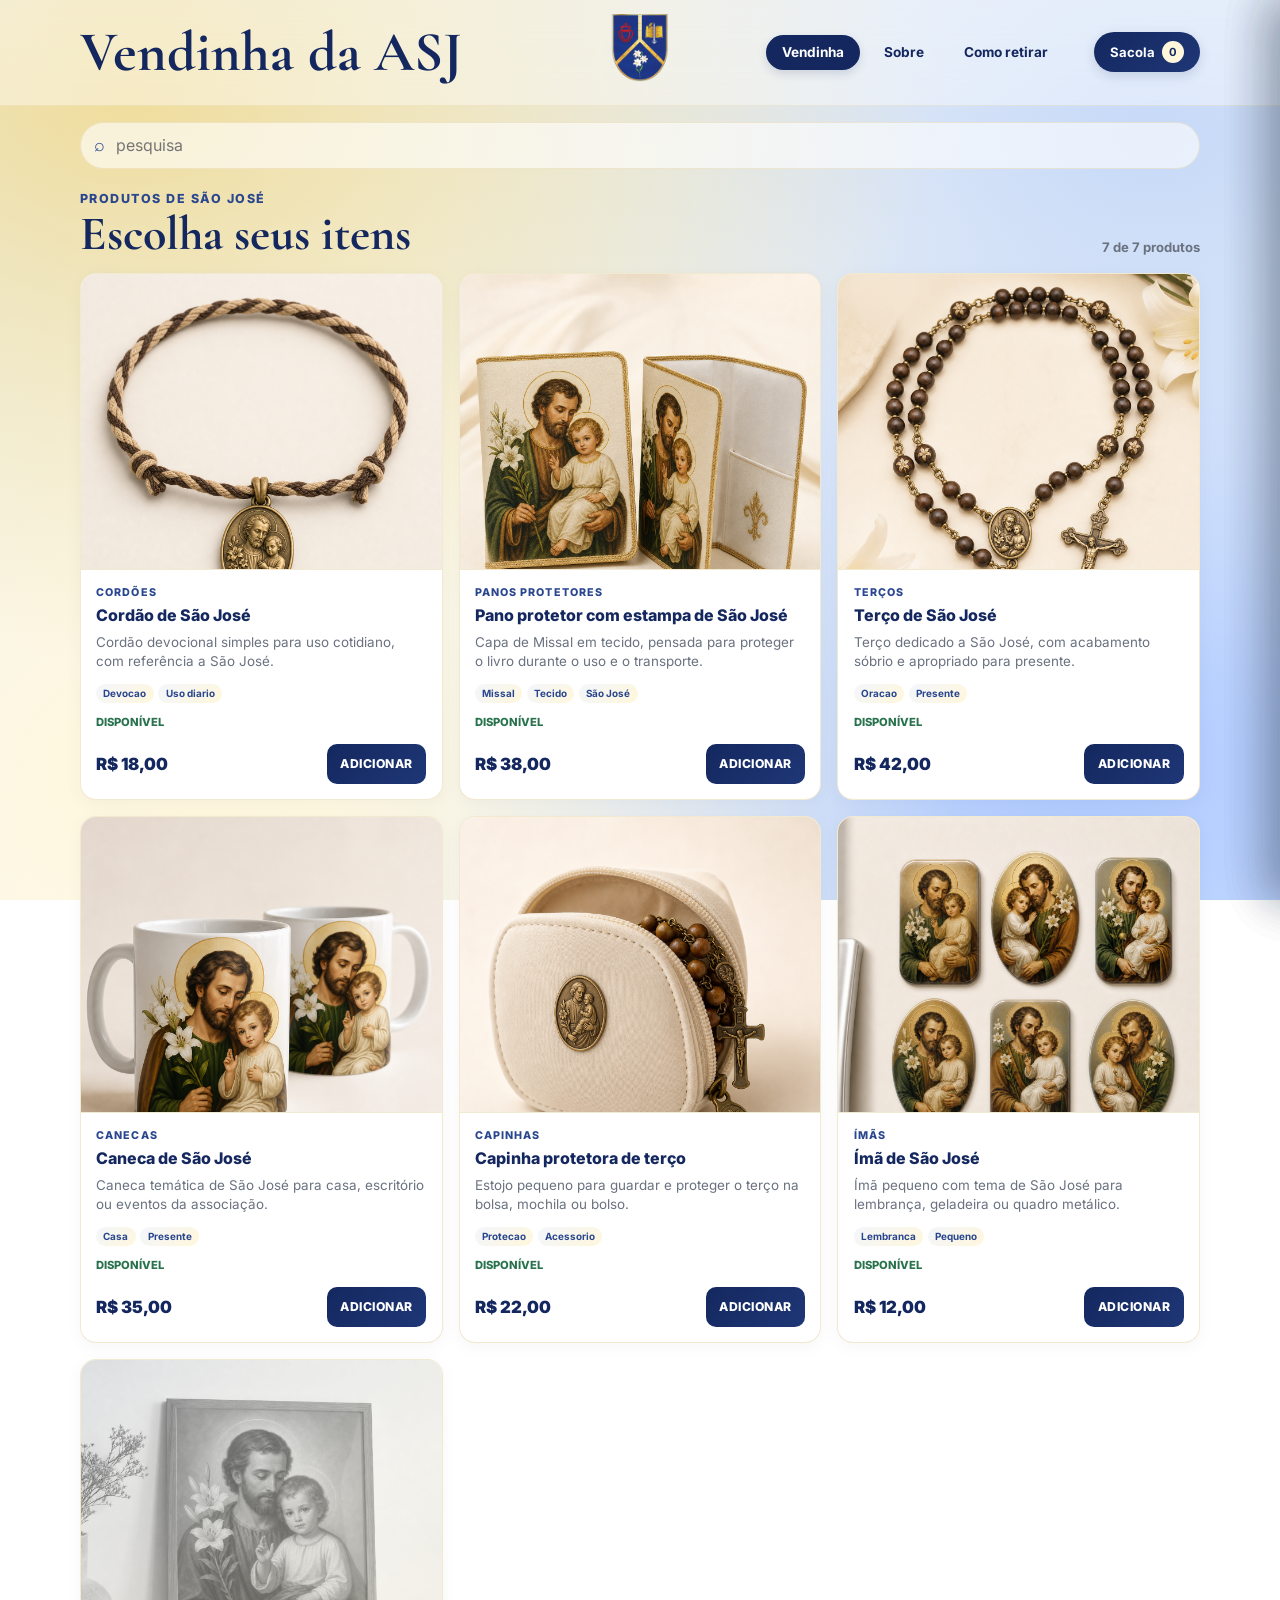
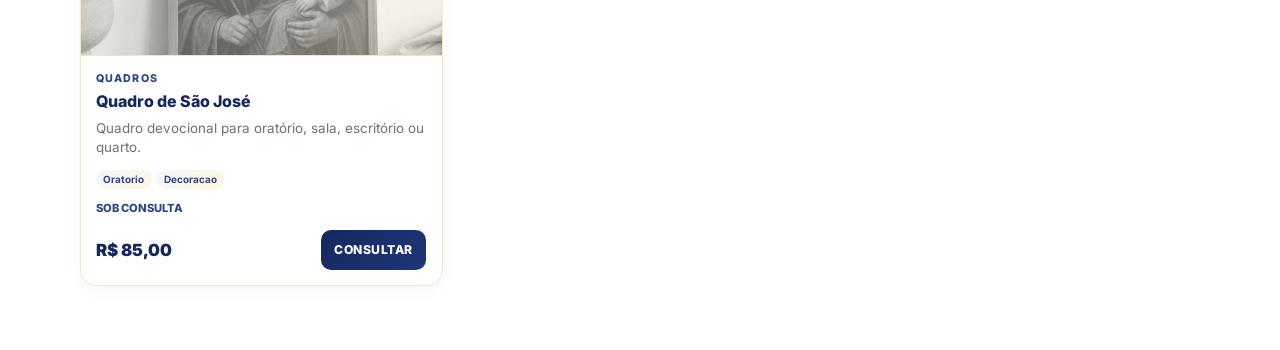
==== commit 13f07827: "UX: Adicionando animacao de +1 e popup circular ao adicionar no mobile" ====
--- a/index.html
+++ b/index.html
@@ -120,6 +120,7 @@
   </aside>
 
   <div class="cart-backdrop" id="cart-backdrop" hidden></div>
+  <div id="add-animation-container" class="add-animation-container"></div>
   <aside class="cart-drawer" id="cart-drawer" aria-label="Carrinho" aria-hidden="true">
     <div class="cart-header">
       <div>
--- a/assets/css/style.css
+++ b/assets/css/style.css
@@ -799,6 +799,50 @@
   font-size: 1.25rem;
 }
 
+/* Mobile Add Animation */
+.add-animation-container {
+  position: fixed;
+  top: 75px; /* Below the menu button */
+  right: 15px;
+  pointer-events: none;
+  z-index: 100;
+}
+
+.add-popup {
+  display: flex;
+  align-items: center;
+  gap: 8px;
+  background: var(--blue-900);
+  padding: 6px 12px 6px 6px;
+  border-radius: 99px;
+  color: #fff;
+  box-shadow: 0 4px 15px rgba(20, 40, 95, 0.3);
+  animation: slideInDown 0.4s cubic-bezier(0.175, 0.885, 0.32, 1.275) forwards,
+             fadeOut 0.3s ease 1s forwards;
+}
+
+.add-popup img {
+  width: 32px;
+  height: 32px;
+  border-radius: 50%;
+  object-fit: cover;
+  border: 2px solid var(--gold-200);
+}
+
+.add-popup span {
+  font-weight: 900;
+  font-size: 0.9rem;
+}
+
+@keyframes slideInDown {
+  from { opacity: 0; transform: translateY(-20px); }
+  to { opacity: 1; transform: translateY(0); }
+}
+
+@keyframes fadeOut {
+  to { opacity: 0; transform: translateY(10px); }
+}
+
 @media (max-width: 900px) {
   .desktop-tabs {
     display: none;
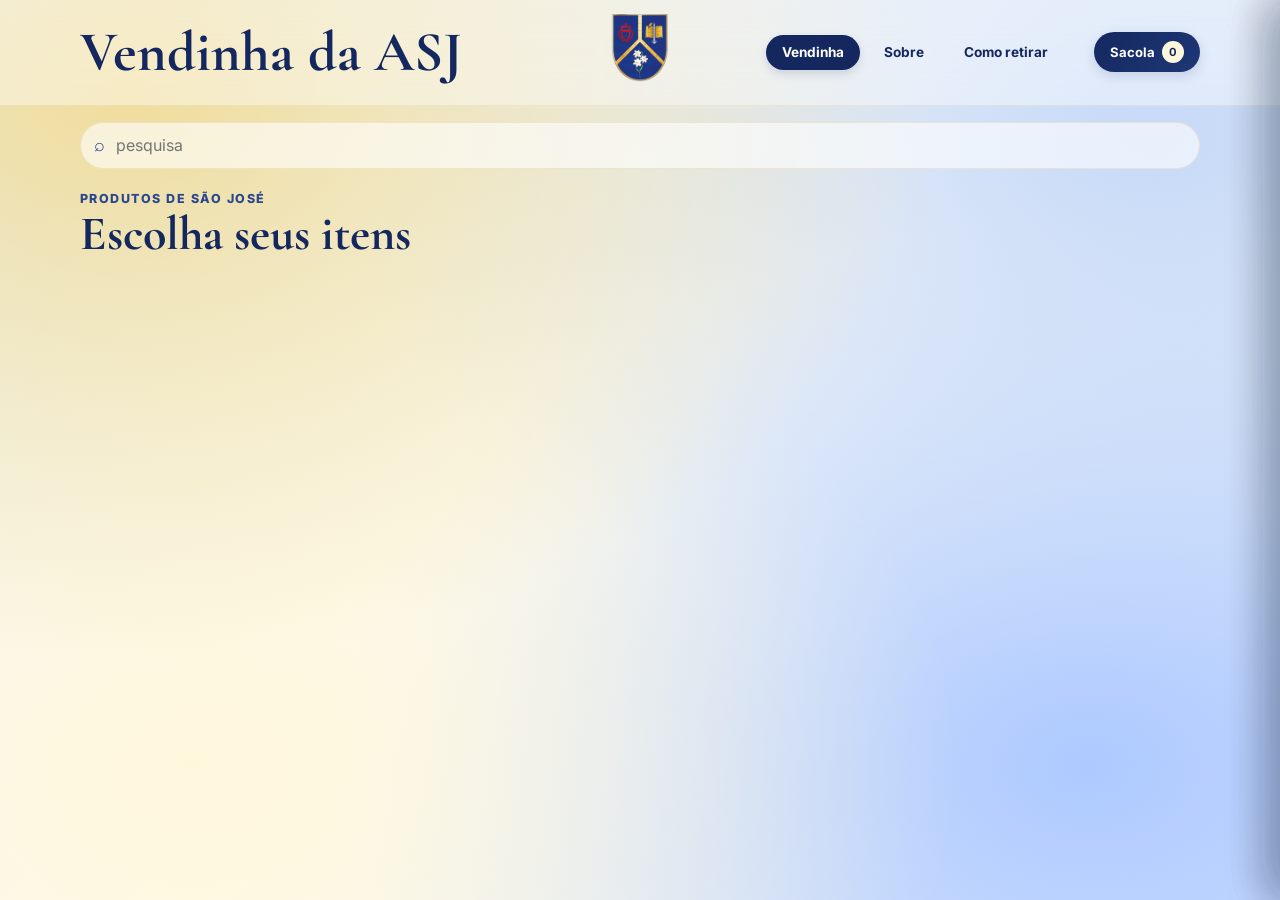
==== commit 96b0fc45: "UI: Centralizando escudo e adicionando botao de carrinho flutuante condicional" ====
--- a/index.html
+++ b/index.html
@@ -121,6 +121,12 @@
 
   <div class="cart-backdrop" id="cart-backdrop" hidden></div>
   <div id="add-animation-container" class="add-animation-container"></div>
+  
+  <button class="mobile-floating-cart" id="open-cart-mobile" type="button" aria-label="Abrir sacola" hidden>
+    <svg xmlns="http://www.w3.org/2000/svg" width="24" height="24" viewBox="0 0 24 24" fill="none" stroke="currentColor" stroke-width="2.5" stroke-linecap="round" stroke-linejoin="round"><circle cx="9" cy="21" r="1"></circle><circle cx="20" cy="21" r="1"></circle><path d="M1 1h4l2.68 13.39a2 2 0 0 0 2 1.61h9.72a2 2 0 0 0 2-1.61L23 6H6"></path></svg>
+    <strong id="cart-count-mobile">0</strong>
+  </button>
+
   <aside class="cart-drawer" id="cart-drawer" aria-label="Carrinho" aria-hidden="true">
     <div class="cart-header">
       <div>
--- a/assets/css/style.css
+++ b/assets/css/style.css
@@ -892,37 +892,74 @@
   }
 
   .brand img {
-    position: static;
-    transform: none;
-    width: 54px;
-    height: 54px;
+    position: absolute;
+    left: 50%;
+    top: 50%;
+    transform: translate(-50%, -50%);
+    width: 52px;
+    height: 52px;
   }
 
   .header-actions {
-    position: static;
-    grid-column: 3;
-    grid-row: 1;
-    transform: none;
-    display: flex;
-    align-items: center;
-    gap: .5rem;
+    position: relative;
+    z-index: 10;
   }
 
   .cart-button {
-    display: flex;
-    padding: .5rem;
-    min-width: 44px;
+    display: none;
   }
 
   .menu-button {
-    position: static;
-    z-index: auto;
-    display: inline-flex !important;
-    width: 48px;
-    height: 48px;
+    position: relative;
+    width: 44px;
+    height: 44px;
     background: var(--blue-900);
     border: none;
     box-shadow: 0 4px 10px rgba(20, 40, 95, 0.2);
+  }
+
+  .mobile-floating-cart {
+    position: fixed;
+    top: 85px;
+    right: 15px;
+    z-index: 90;
+    display: flex;
+    align-items: center;
+    justify-content: center;
+    width: 52px;
+    height: 52px;
+    background: var(--white);
+    color: var(--blue-900);
+    border: none;
+    border-radius: 50%;
+    box-shadow: 0 8px 24px rgba(20, 40, 95, 0.18);
+    transition: all 0.3s cubic-bezier(0.175, 0.885, 0.32, 1.275);
+    animation: popIn 0.4s ease;
+  }
+
+  .mobile-floating-cart:active {
+    transform: scale(0.9);
+  }
+
+  .mobile-floating-cart strong {
+    position: absolute;
+    top: -2px;
+    right: -2px;
+    display: grid;
+    place-items: center;
+    min-width: 20px;
+    height: 20px;
+    padding: 0 4px;
+    background: var(--gold-500);
+    color: #fff;
+    border-radius: 99px;
+    font-size: 0.65rem;
+    font-weight: 900;
+  }
+
+  @keyframes popIn {
+    from { opacity: 0; transform: scale(0.5) translateY(-20px); }
+    to { opacity: 1; transform: scale(1) translateY(0); }
   }
 
   .menu-button span {
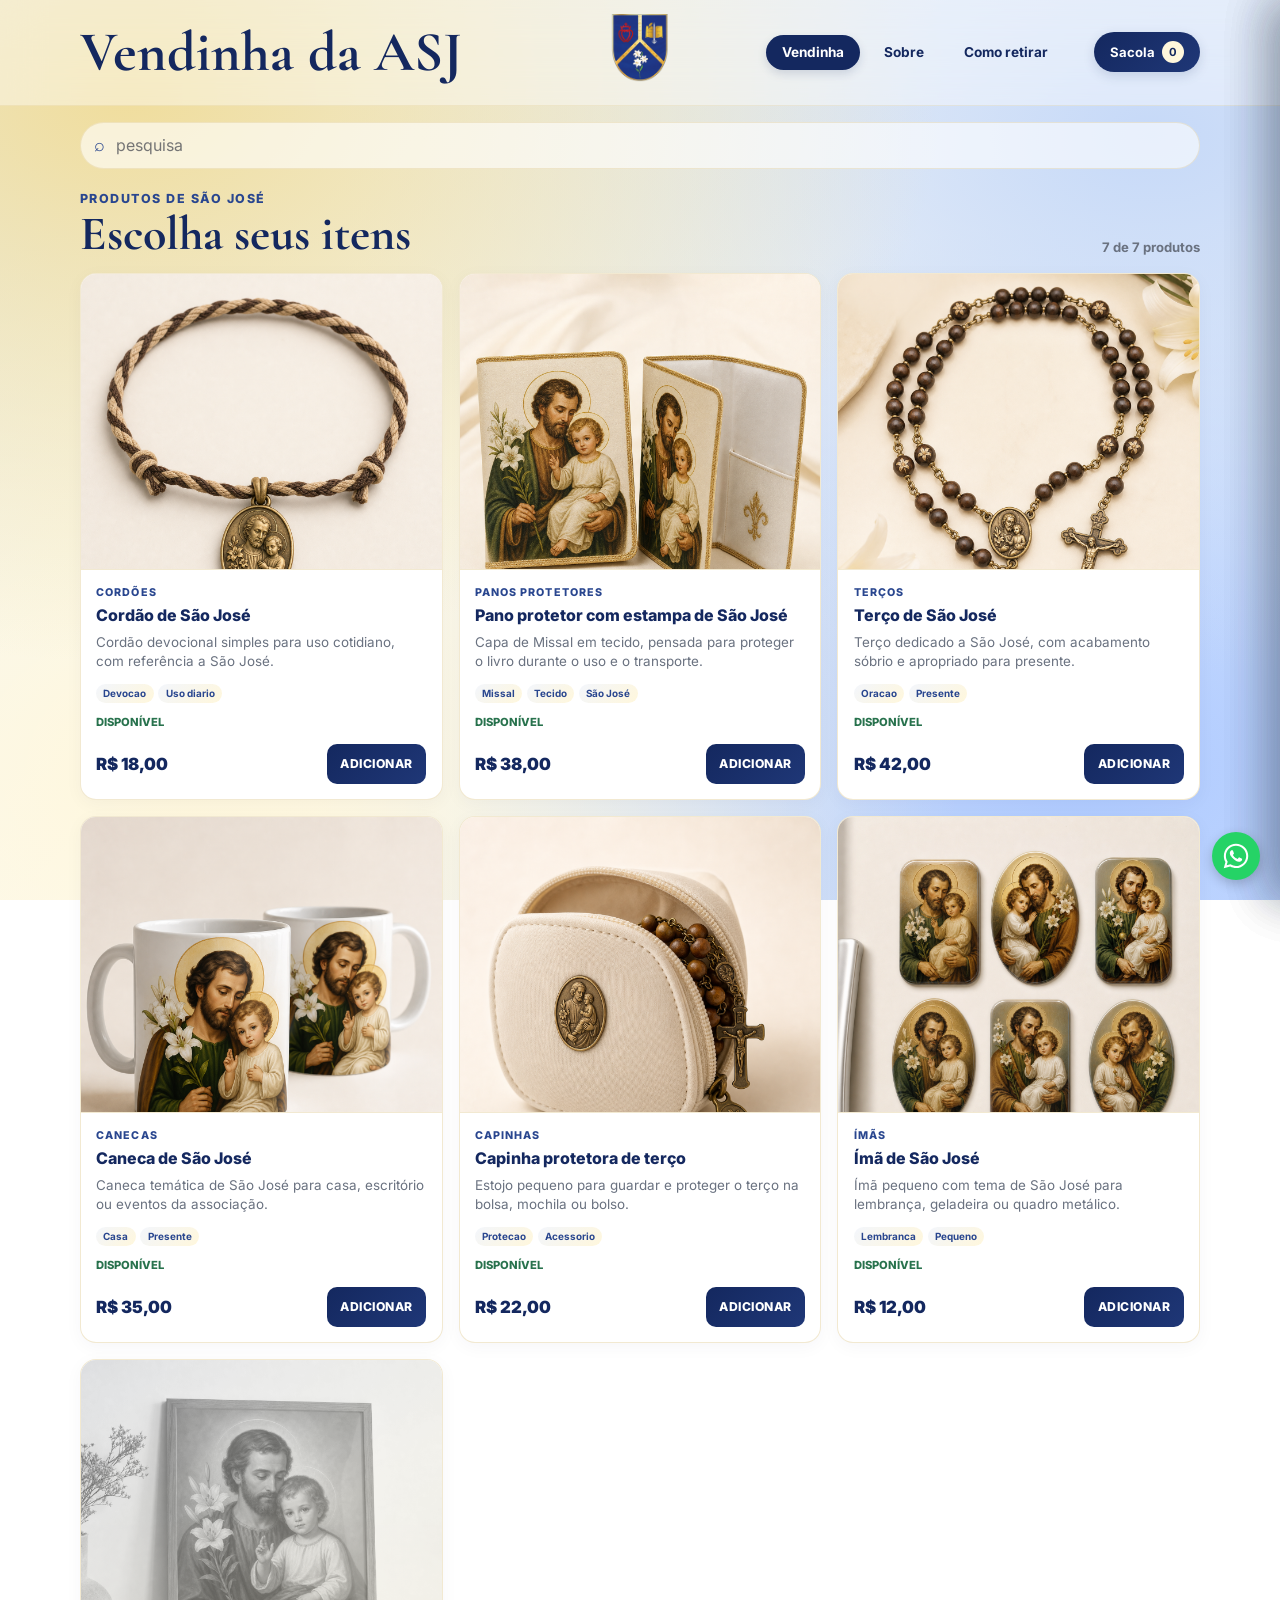
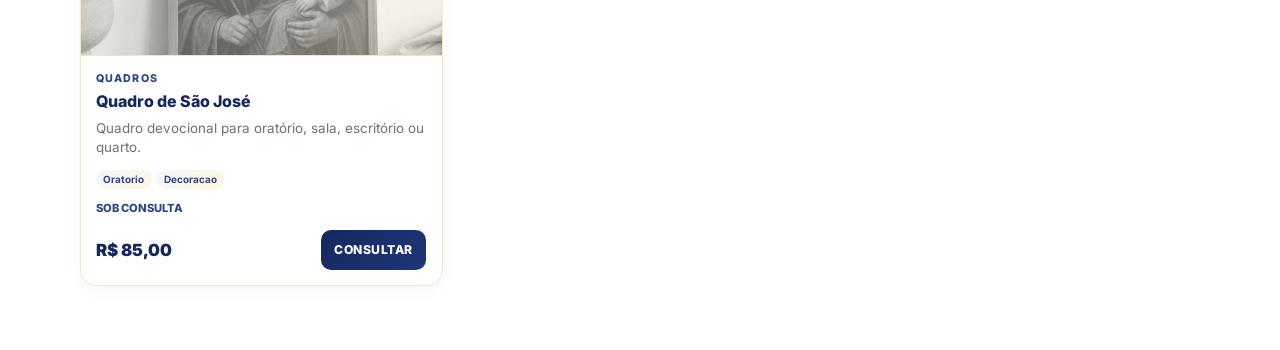
==== commit d312e12e: "UI: Adicionando botao flutuante de suporte via WhatsApp" ====
--- a/index.html
+++ b/index.html
@@ -151,6 +151,14 @@
     </div>
   </aside>
 
+  <a href="https://wa.me/5511992698998?text=Olá! Gostaria de mais informações sobre os produtos da Vendinha da ASJ." 
+     class="whatsapp-support-button" 
+     target="_blank" 
+     rel="noopener noreferrer" 
+     aria-label="Contato via WhatsApp">
+    <svg xmlns="http://www.w3.org/2000/svg" viewBox="0 0 448 512"><path fill="currentColor" d="M380.9 97.1C339 55.1 283.2 32 223.9 32c-122.4 0-222 99.6-222 222 0 39.1 10.2 77.3 29.6 111L0 480l117.7-30.9c32.4 17.7 68.9 27 106.1 27h.1c122.3 0 224.1-99.6 224.1-222 0-59.3-25.2-115-67.1-157zm-157 341.6c-33.2 0-65.7-8.9-94-25.7l-6.7-4-69.8 18.3L72 359.2l-4.4-7c-18.5-29.4-28.2-63.3-28.2-98.2 0-101.7 82.8-184.5 184.6-184.5 49.3 0 95.6 19.2 130.4 54.1 34.8 34.9 56.2 81.2 56.1 130.5 0 101.8-84.9 184.6-186.6 184.6zm101.2-138.2c-5.5-2.8-32.8-16.2-37.9-18-5.1-1.9-8.8-2.8-12.5 2.8-3.7 5.6-14.3 18-17.6 21.8-3.2 3.7-6.5 4.2-12 1.4-5.5-2.8-23.4-8.6-44.6-27.6-16.5-14.7-27.6-32.8-30.8-38.4-3.2-5.6-.3-8.6 2.5-11.4 2.5-2.5 5.5-6.5 8.3-9.7 2.8-3.2 3.7-5.5 5.5-9.2 1.9-3.7.9-6.9-.5-9.7-1.4-2.8-12.5-30.1-17.1-41.2-4.5-10.8-9.1-9.3-12.5-9.5-3.2-.2-6.9-.2-10.6-.2-3.7 0-9.7 1.4-14.8 6.9-5.1 5.6-19.4 19-19.4 46.3 0 27.3 19.9 53.7 22.6 57.4 2.8 3.7 39.1 59.7 94.8 83.8 13.2 5.8 23.5 9.2 31.5 11.8 13.3 4.2 25.4 3.6 34.9 2.2 10.6-1.5 32.8-13.4 37.4-26.4 4.6-13 4.6-24.1 3.2-26.4-1.3-2.5-5-3.9-10.5-6.6z"/></svg>
+  </a>
+
   <script src="assets/js/site.js"></script>
   <script src="assets/js/main.js"></script>
 </body>
--- a/assets/css/style.css
+++ b/assets/css/style.css
@@ -799,7 +799,33 @@
   font-size: 1.25rem;
 }
 
-/* Mobile Add Animation */
+.whatsapp-support-button {
+  position: fixed;
+  bottom: 20px;
+  right: 20px;
+  z-index: 100;
+  width: 48px;
+  height: 48px;
+  background-color: #25d366;
+  color: white;
+  border-radius: 50%;
+  display: flex;
+  align-items: center;
+  justify-content: center;
+  box-shadow: 0 4px 12px rgba(0, 0, 0, 0.2);
+  transition: all 0.3s ease;
+  padding: 10px;
+}
+
+.whatsapp-support-button:hover {
+  background-color: #128c7e;
+  transform: scale(1.1);
+}
+
+.whatsapp-support-button svg {
+  width: 100%;
+  height: 100%;
+}
 .add-animation-container {
   position: fixed;
   top: 75px; /* Below the menu button */
@@ -896,8 +922,22 @@
     left: 50%;
     top: 50%;
     transform: translate(-50%, -50%);
-    width: 52px;
-    height: 52px;
+    width: 48px;
+    height: 48px;
+    margin: 0;
+  }
+
+  .header-inner {
+    position: relative;
+    display: flex;
+    align-items: center;
+    justify-content: space-between;
+    min-height: 64px;
+    padding: 0.5rem 0;
+  }
+
+  .mobile-floating-cart[hidden] {
+    display: none;
   }
 
   .header-actions {
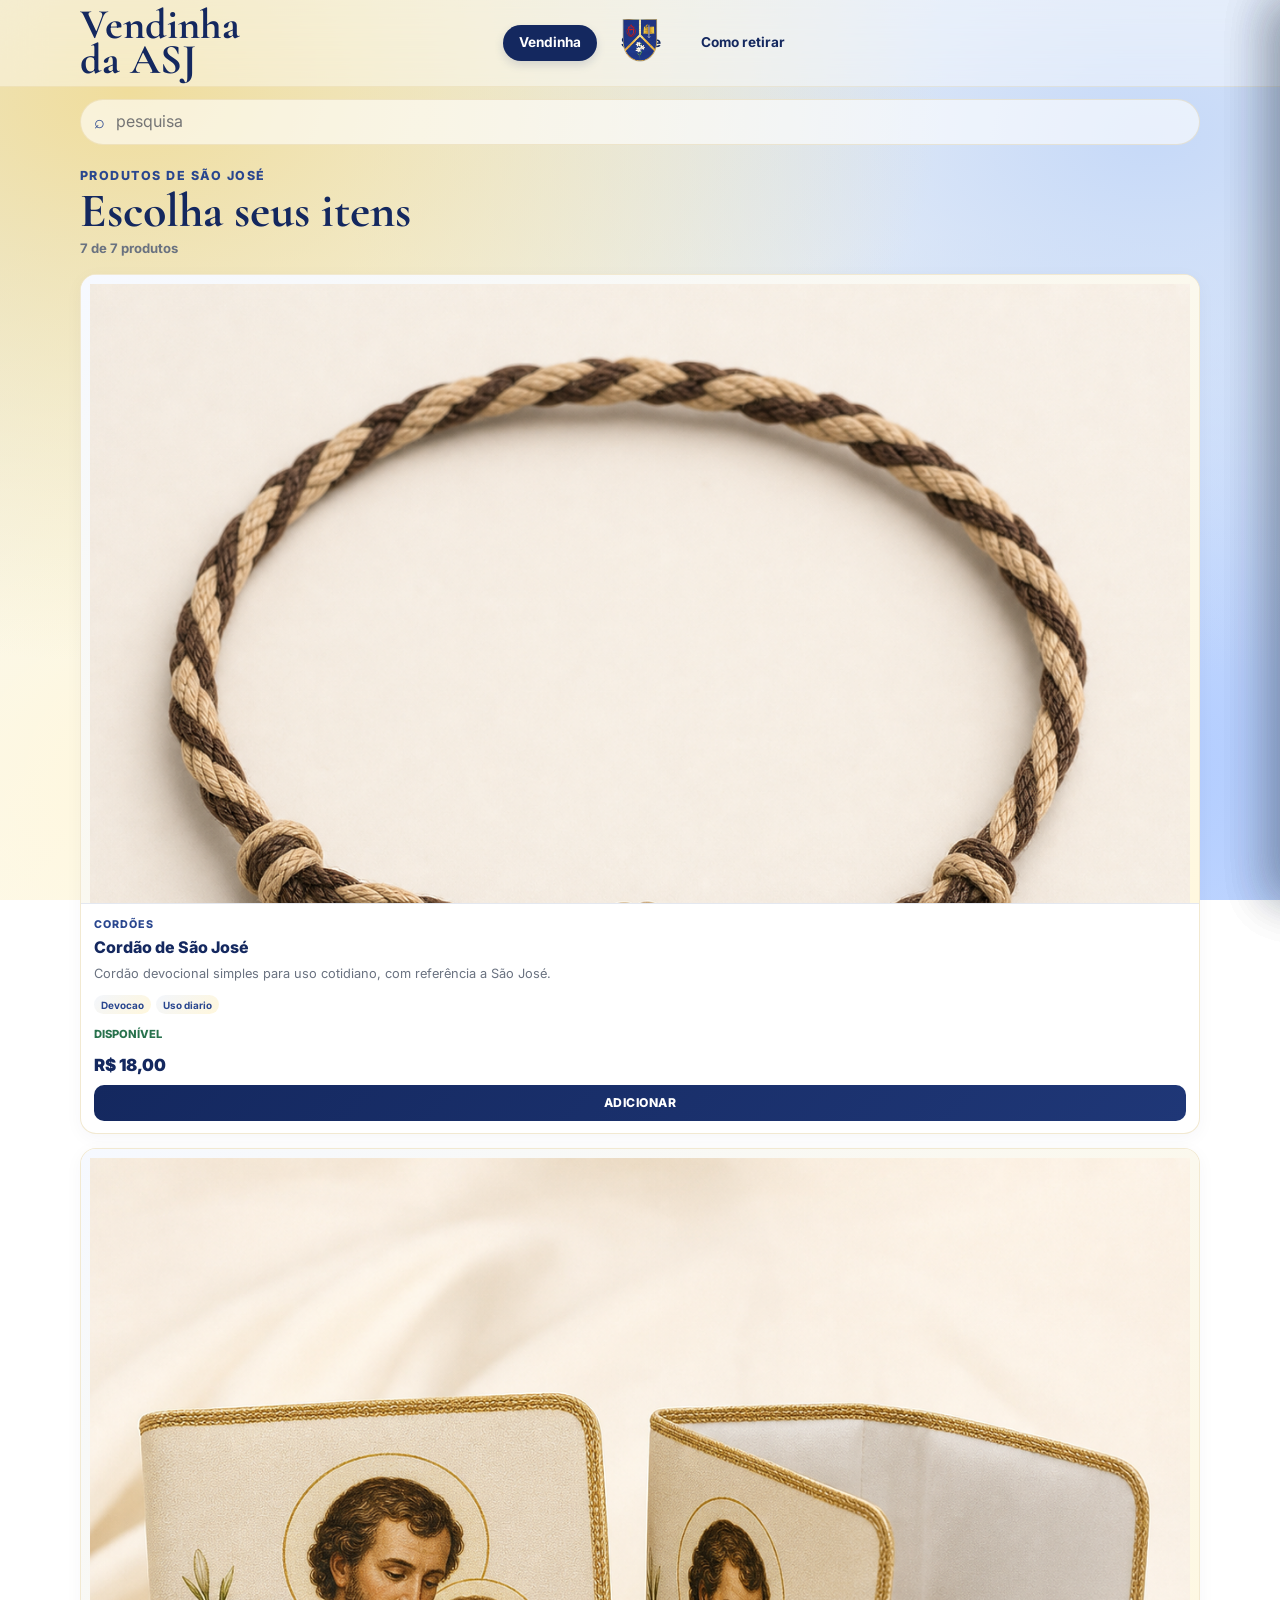
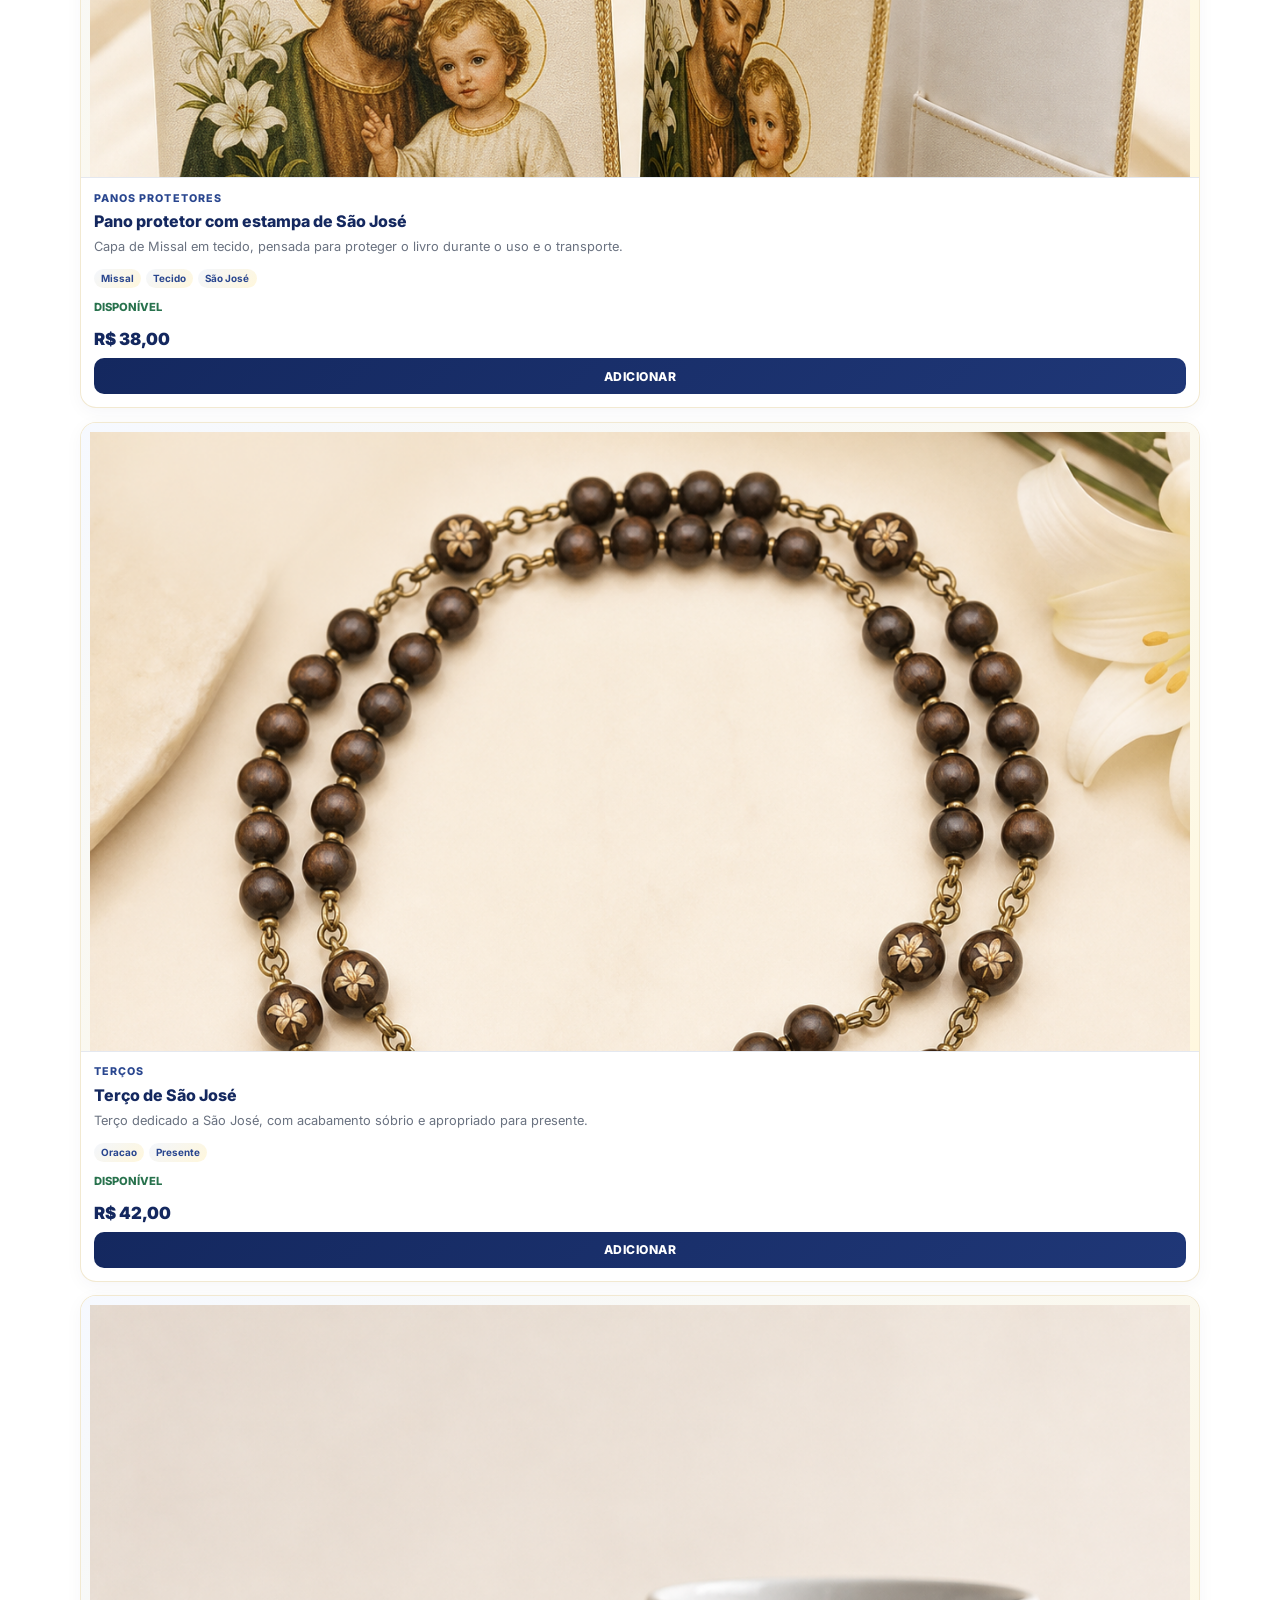
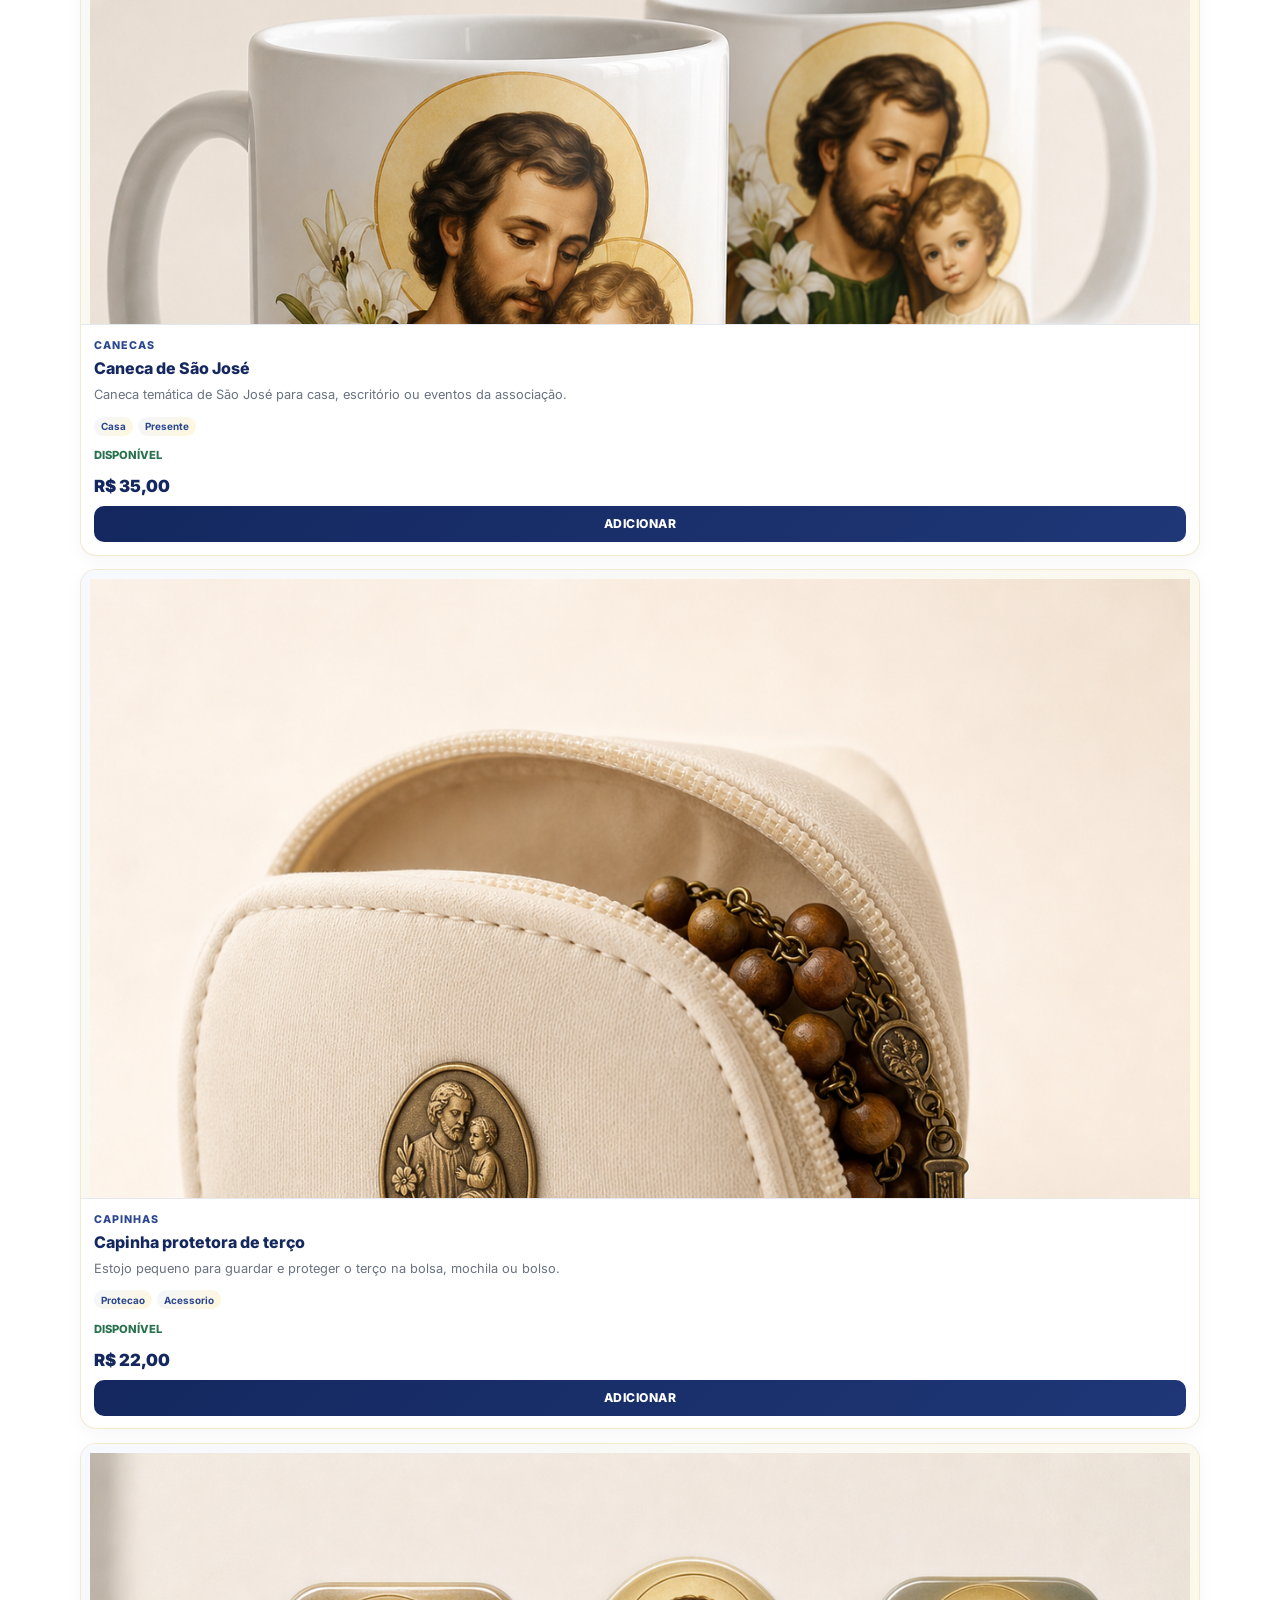
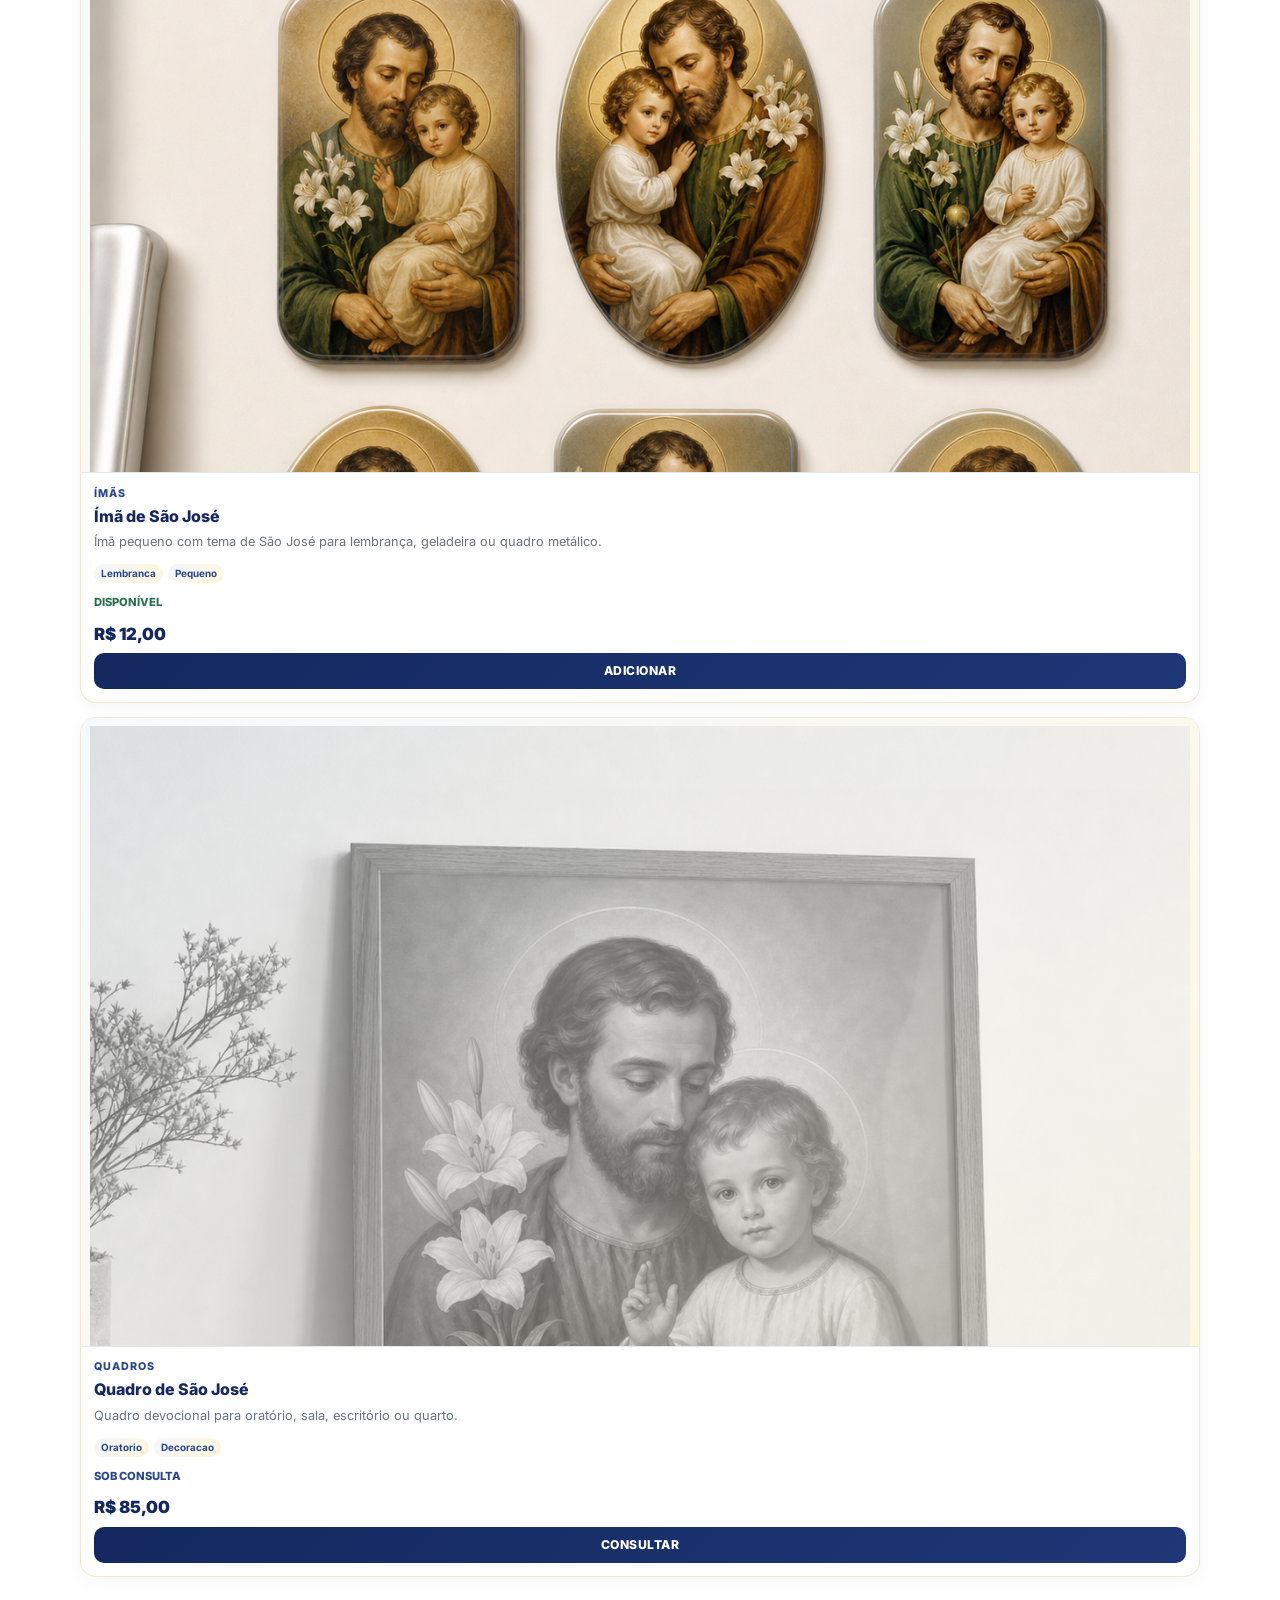
==== commit b946fec9: "UI: Adicionando rodapé (footer) com informações de copyright" ====
--- a/index.html
+++ b/index.html
@@ -148,10 +148,23 @@
       </div>
 
       <button class="checkout-button" id="checkout-whatsapp" type="button">Finalizar no WhatsApp</button>
+    </section>
+    </main>
+
+    <footer class="app-footer">
+    <div class="shell">
+      <div class="footer-inner">
+        <p>&copy; 2026 Associação São José. Todos os direitos reservados.</p>
+        <div class="footer-links">
+          <a href="sobre.html">Sobre</a>
+          <a href="como-retirar.html">Como Retirar</a>
+        </div>
+      </div>
     </div>
-  </aside>
+    </footer>
 
-  <a href="https://wa.me/5511992698998?text=Olá! Gostaria de mais informações sobre os produtos da Vendinha da ASJ." 
+    <a href="https://wa.me/5511992698998?text=Olá! Gostaria de mais informações sobre os produtos da Vendinha da ASJ." 
+
      class="whatsapp-support-button" 
      target="_blank" 
      rel="noopener noreferrer" 
--- a/assets/css/style.css
+++ b/assets/css/style.css
@@ -884,7 +884,52 @@
   }
 }
 
+.app-footer {
+  margin-top: 4rem;
+  padding: 2.5rem 0;
+  background: rgba(255, 255, 255, 0.4);
+  backdrop-filter: blur(10px);
+  border-top: 1px solid rgba(201, 162, 62, .15);
+  color: var(--blue-900);
+  text-align: center;
+}
+
+.footer-inner {
+  display: flex;
+  flex-direction: column;
+  align-items: center;
+  gap: 1rem;
+}
+
+.footer-inner p {
+  margin: 0;
+  font-size: 0.85rem;
+  font-weight: 600;
+  opacity: 0.8;
+}
+
+.footer-links {
+  display: flex;
+  gap: 1.5rem;
+}
+
+.footer-links a {
+  color: var(--blue-900);
+  text-decoration: none;
+  font-size: 0.85rem;
+  font-weight: 700;
+  transition: opacity 0.2s;
+}
+
+.footer-links a:hover {
+  opacity: 0.6;
+}
+
 @media (max-width: 620px) {
+  .app-footer {
+    padding: 2rem 0 6rem; /* Extra padding for floating buttons */
+  }
+}
   .shell {
     width: min(100% - 20px, 1120px);
   }
